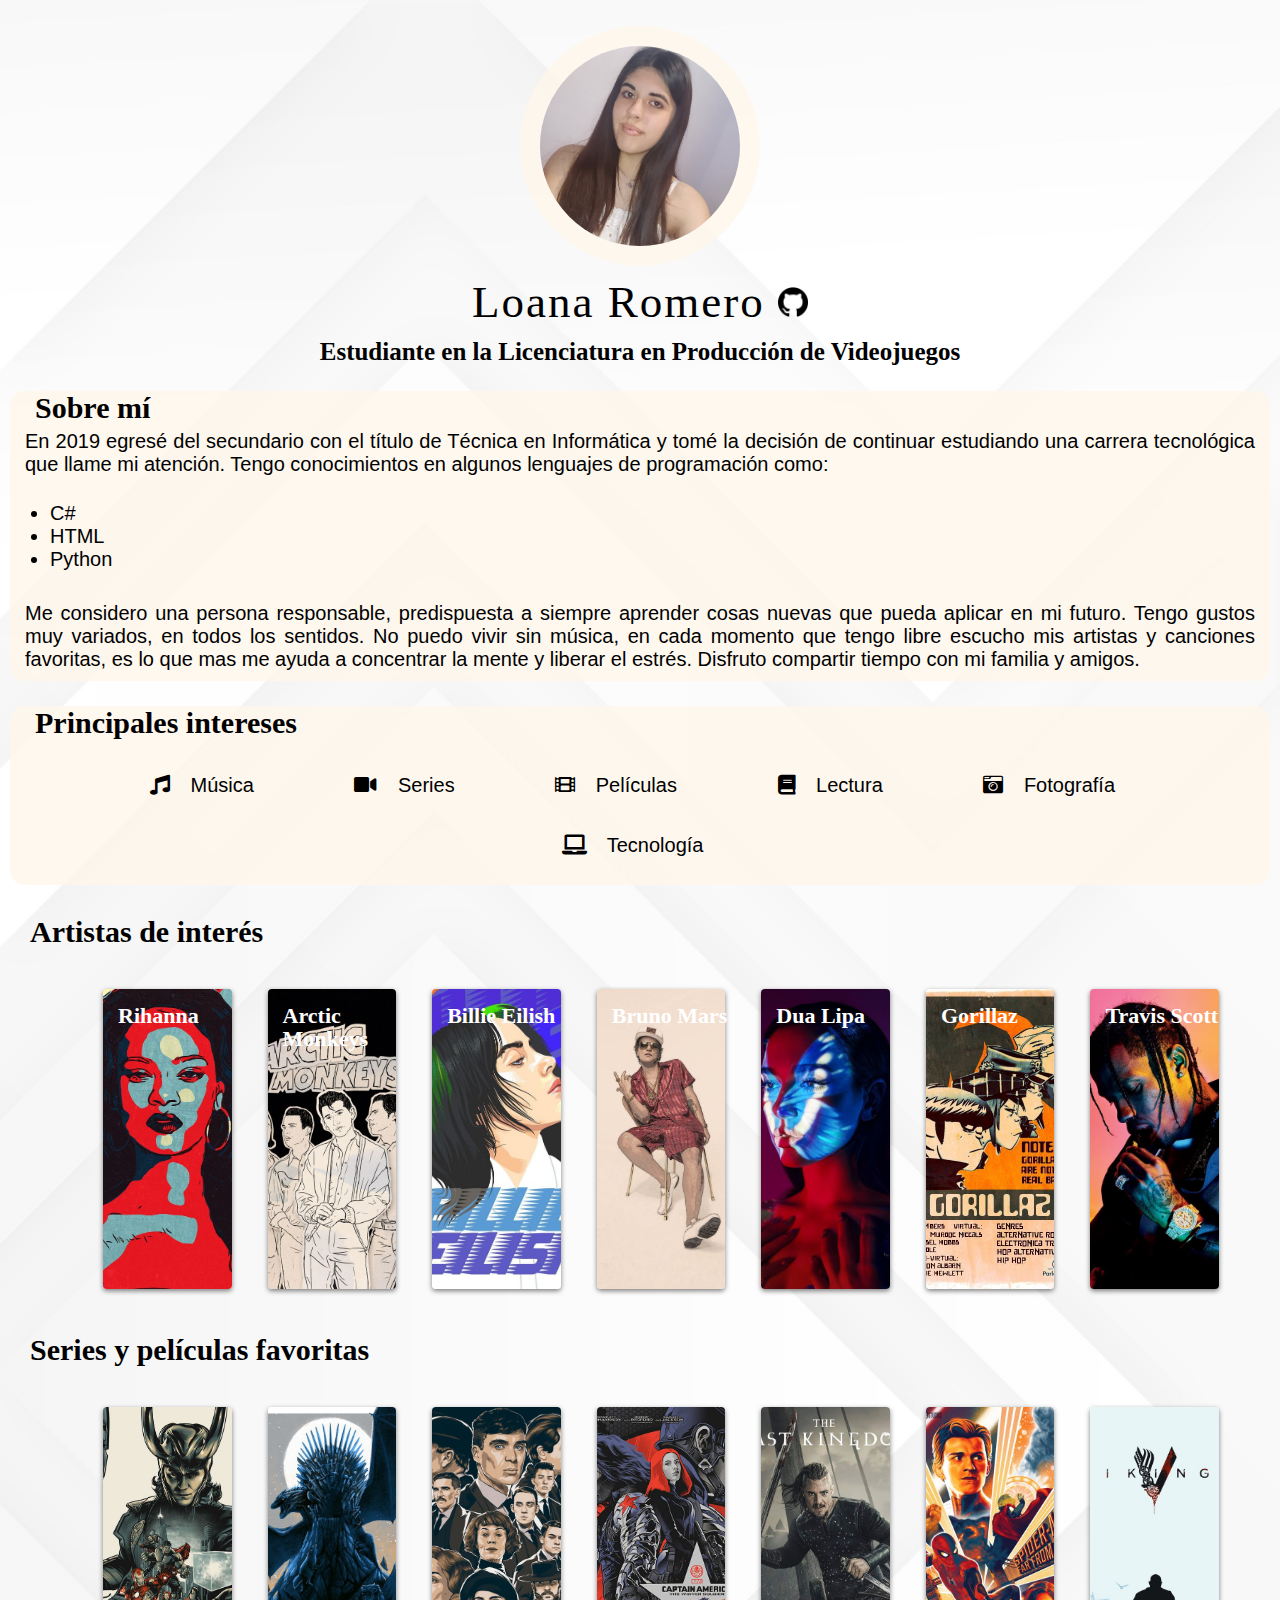
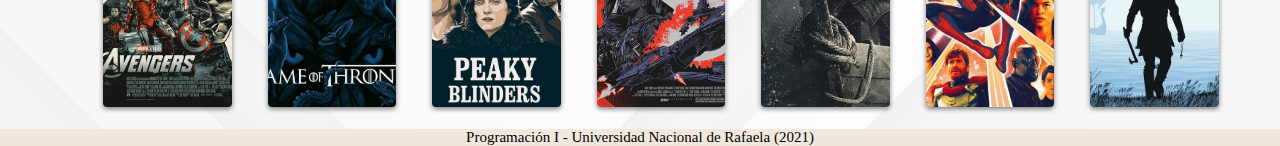
==== index.html @ c62c95d0 "Página" ====
<html>
  <head>  
    <title>LR Profile</title>
    <link rel="stylesheet" type="text/css" href="./assets/css/style.css">
    <link rel="stylesheet" href="assets/css/fontawesome-free-5.15.3-web/css/all.css"
  </head>
  
  <body>
    
    <div class= "prof-box">
    <img src=".\images\IMG_20201231_212014959.jpg" width="200" height="200" class="box-img"> 
    <h1>Loana Romero <a title="GitHubUser" href="https://github.com/loanaromero"> 
      <img src="images/25231.png" alt="GitHubUser" width="30" height="30" class= "logo"/>
      </a> </h1>
    <h2>Estudiante en la Licenciatura en Producción de Videojuegos</h2>
    </div>
    
    <section class="p-box">
      <h3>Sobre mí</h3>
        <p>
        En 2019 egresé del secundario con el título de Técnica en Informática y tomé la decisión de continuar estudiando una carrera tecnológica que llame mi atención. Tengo conocimientos en algunos lenguajes de programación como:
        <ul>
            <li>C#</li>
            <li>HTML</li>
            <li>Python</li>
        </ul>
        </p>
        <p>
        Me considero una persona responsable, predispuesta a siempre aprender cosas nuevas que pueda aplicar en mi futuro. Tengo gustos muy variados, en todos los sentidos. No puedo vivir sin música, en cada momento que tengo libre escucho mis artistas y canciones favoritas, es lo que mas me ayuda a concentrar la mente y liberar el estrés. 
        Disfruto compartir tiempo con mi familia y amigos.        
        </p>
    </section>

    <section class="g-box">
      <h3>Principales intereses</h3>
      <ul>
        <li> <i class="fas fa-music"></i> Música</li>
        <li> <i class="fas fa-video"></i> Series</li>
        <li> <i class="fas fa-film"></i> Películas</li>
        <li> <i class="fas fa-book"></i> Lectura</li>
        <li> <i class="fas fa-camera-retro"></i> Fotografía</li>
        <li> <i class="fas fa-laptop"></i> Tecnología</li>
      </ul>
    </section>

    <section class="a-box">
      <h3>Artistas de interés</h3>
    </section>

    <div class="ListaA">
      <div class="slick-list" id="slick-list">

          <div class="slick-track" id="track">
              <div class="slick">
                  <div>
                      <a href="https://youtu.be/p9Ygppti7YI">
                          <h4>Rihanna</h4>
                          <picture>
                              <img src="./images/rihanna.jpg" alt="Image">
                          </picture>
                      </a>
                  </div>
              </div>
              <div class="slick">
                  <div>
                      <a href="https://youtu.be/RvA3q0ZU-NQ">
                          <h4>Arctic Monkeys</h4>
                          <picture>
                              <img src="./images/arcticm.jpg" alt="Image">
                          </picture>
                      </a>
                  </div>
              </div>
              <div class="slick">
                  <div>
                      <a href="https://youtu.be/ZzNuwjErYlE">
                          <h4>Billie Eilish</h4>
                          <picture>
                              <img src="./images/billie.jpg" alt="Image">
                          </picture>
                      </a>
                  </div>
              </div>
              <div class="slick">
                  <div>
                      <a href="https://youtu.be/KkupLU5kdTc">
                          <h4>Bruno Mars</h4>
                          <picture>
                              <img src="./images/bruno.jpg" alt="Image">
                          </picture>
                      </a>
                  </div>
              </div>
              <div class="slick">
                  <div>
                      <a href="https://youtu.be/TUVcZfQe-Kw">
                          <h4>Dua Lipa</h4>
                          <picture>
                              <img src="./images/dualipa.jpg" alt="Image">
                          </picture>
                      </a>
                  </div>
              </div>
              <div class="slick">
                  <div>
                      <a href="https://youtu.be/cLnkQAeMbIM">
                          <h4>Gorillaz</h4>
                          <picture>
                              <img src="./images/Gorillaz.jpg" alt="Image">
                          </picture>
                      </a>
                  </div>
              </div>
              <div class="slick">
                <div>
                    <a href="https://youtu.be/Dst9gZkq1a8">
                        <h4>Travis Scott</h4>
                        <picture>
                            <img src="./images/travis.jpg" alt="Image">
                        </picture>
                    </a>
                </div>
              </div>
            </div>
          </div>
      </div>
  </div>
  
  <section class="s-box">
    <h3>Series y películas favoritas</h3>
  </section>
  <div class="ListaA">
    <div class="slick-list" id="slick-list">

        <div class="slick-track" id="track">
            <div class="slick">
                <div>
                    <a href="https://es.wikipedia.org/wiki/The_Avengers_(pel%C3%ADcula_de_2012)">
                        <picture>
                            <img src="./images/AAvengers.jpg" alt="Image">
                        </picture>
                    </a>
                </div>
            </div>
            <div class="slick">
                <div>
                    <a href="https://es.wikipedia.org/wiki/Game_of_Thrones">
                        <picture>
                            <img src="./images/AGOT.jpg" alt="Image">
                        </picture>
                    </a>
                </div>
            </div>
            <div class="slick">
                <div>
                    <a href="https://es.wikipedia.org/wiki/Peaky_Blinders">
                        <picture>
                            <img src="./images/APeakyB.jpg" alt="Image">
                        </picture>
                    </a>
                </div>
            </div>
            <div class="slick">
                <div>
                    <a href="https://es.wikipedia.org/wiki/Captain_America:_The_Winter_Soldier">
                        <picture>
                            <img src="./images/ACapws.jpg" alt="Image">
                        </picture>
                    </a>
                </div>
            </div>
            <div class="slick">
                <div>
                    <a href="https://es.wikipedia.org/wiki/The_Last_Kingdom">
                        <picture>
                            <img src="./images/ATLK.jpg" alt="Image">
                        </picture>
                    </a>
                </div>
            </div>
            <div class="slick">
                <div>
                    <a href="https://es.wikipedia.org/wiki/Spider-Man:_Lejos_de_casa">
                        <picture>
                            <img src="./images/ASpider.jpg" alt="Image">
                        </picture>
                    </a>
                </div>
            </div>
            <div class="slick">
              <div>
                  <a href="https://es.wikipedia.org/wiki/Vikings_(serie_de_televisi%C3%B3n)">
                      <picture>
                          <img src="./images/AVikings.jpg" alt="Image">
                      </picture>
                  </a>
              </div>
            </div>
          </div>
        </div>
    </div>
  </div>

  <footer  style="width:100%; margin-left: 0px;"  >


    <div class="copyright" style="background-color: rgba(255, 246, 234, 0.76)">
        <div class="container-fluid" style="background-color: rgba(255, 246, 234, 0.76); color: #000000;">
            Programación I - Universidad Nacional de Rafaela (2021)
        </div>
    </div>
  </footer>

  </body>
</html>
---- assets/css/style.css ----
body {
  background-image: url("/images/3433814.jpg");
  background-size: cover;
  background-color: rgb(245, 245, 245);
}


.box-img {
  border-radius: 50%; 
  border-style:solid; 
  border-color:rgba(255, 246, 234, 0.76);
  border-width: 20px;
  margin:10px auto;
  display:block;
  margin-top: 2%;
}

.prof-box h1 {
  text-align: center;
  font-size: 45px;
  letter-spacing: 2px;
  font-weight: 150;
  margin: 10px
}

.prof-box h2 {
  text-align: center;
  font-size: 25px;
  margin: 10px
}

.p-box h3 {
  font-size: 30px;
  margin: 25px;
  font-family:Cambria, Cochin, Georgia, Times, 'Times New Roman', serif;
}

.p-box {
  width:auto;
  background-color:rgba(255, 246, 234, 0.76);
  margin: 10px;
  text-align: justify;
  border-radius: 15px;
}

.p-box h3 {
  margin-bottom: 5px;
}

.p-box p {
  margin: 5px; 
  padding: 10px;
  padding-top: 0px;
  font-size: 20px;
  font-family:sans-serif;
}

.p-box ul li {
  margin-bottom: 0px;
  font-size: 20px;
  font-family:sans-serif;
}
.g-box {
  width:auto;
  background-color:rgba(255, 246, 234, 0.76);
  margin: 10px;
  text-align: center;
  font-size: 20px;
  font-family:sans-serif;
  border-radius: 15px;
}

.g-box h3 {
  text-align: left;
  font-size: 30px;
  margin: 25px;
  font-family:Cambria, Cochin, Georgia, Times, 'Times New Roman', serif;
}

.g-box ul {
  list-style: none;
  margin-left: 10px;
  }

.g-box ul li {
  display:inline-block;
  padding-right: 80px;
  padding-bottom: 20px;
}

.g-box ul li i {
  font-size: 20px;
  padding: 10px 15px;
}

.g-box li {
  text-align: center;
}

.a-box h3 {
  font-size: 30px;
  margin: 30px;
  font-family:Cambria, Cochin, Georgia, Times, 'Times New Roman', serif;
}

.s-box h3 {
  font-size: 30px;
  margin: 30px;
  font-family:Cambria, Cochin, Georgia, Times, 'Times New Roman', serif;
}

h4, h2,small,a{
  margin: 0;
  padding: 0;
}
a{
  text-decoration: none;
}
.ListaA{
  width: 100%;
  margin: 0px 60px;
}


/* images */

.slick-list{
  position:static;
  display:block;
  align-items: left;
  width: fit-content;
  height: 304px;
  padding: 10px 0px;
  margin: 25px;
  max-width: 90vw;
  overflow: hidden;
}
.slick-track{
  position: relative;
  top: 0;
  left: 0;
  display: flex;
  justify-content: left;
  transition: .5s ease-in-out;
}
.slick{
  position: relative;
  width: 275px;
  padding: 0 18px;
  float: left;
  box-sizing: border-box;
  display: flex;
  height: 100%;
}
.slick h4{
  position: absolute;
  z-index: 1;
  font-size: 22px;
  line-height: 23px;
  color: #fff;
  padding: 15px;
}
.slick h4 small{
  font-size: 15px;
  display: block;
}
.slick a img{
  object-fit: cover;
  height: 300px;
  width: 100%;
  border-radius: 4px;
  box-shadow: 0 2px 5px 0 rgba(0,0,0,.5);
  transition: .3s ease-in-out;
}
.slick a img:hover{
  opacity: .85;
}

html {
  min-height: 100%;
  position: relative;
}
body {
  margin: 0;
  margin-bottom: 10px;
} 
footer {
  background-color: black;
  position: absolute;
  bottom: 0;
  width: 100%;
  color: white;
  text-align: center;
  font-size: 15px;
  font-family:Cambria, Cochin, Georgia, Times, 'Times New Roman', serif;
}
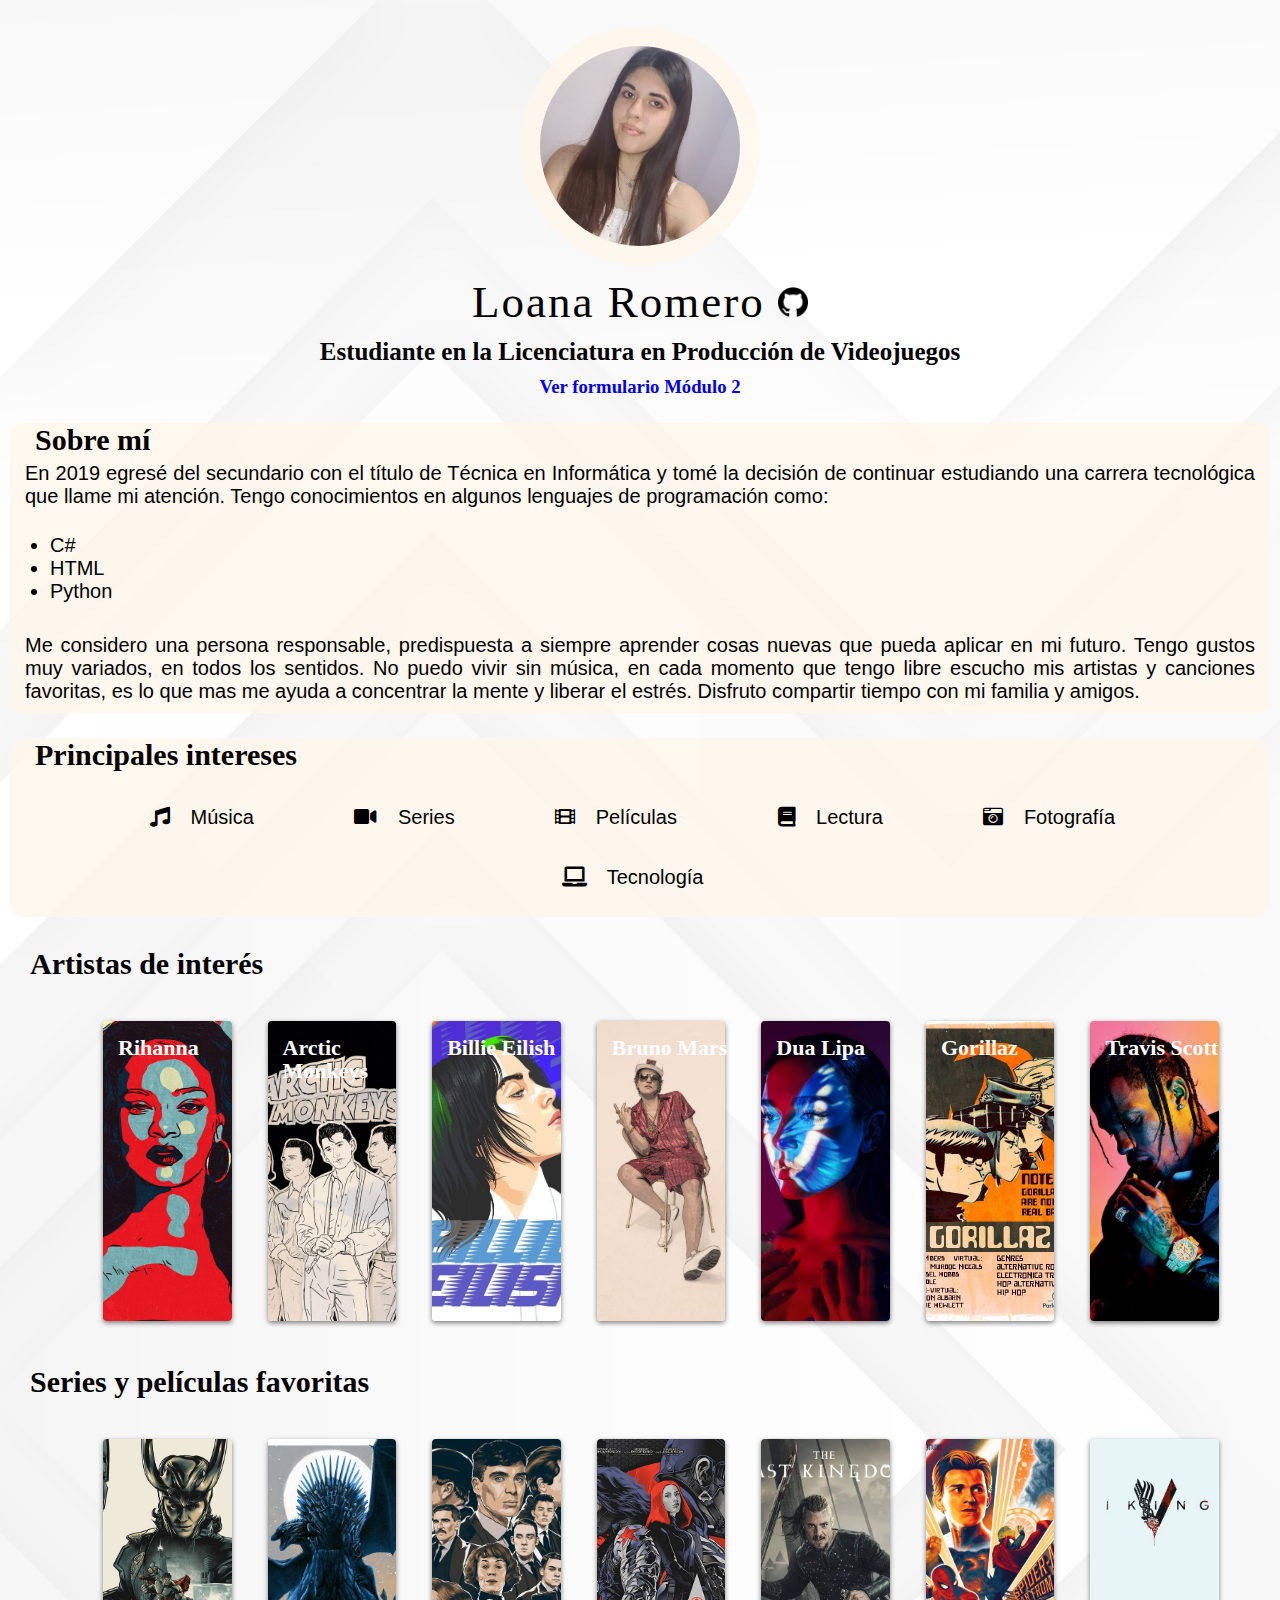
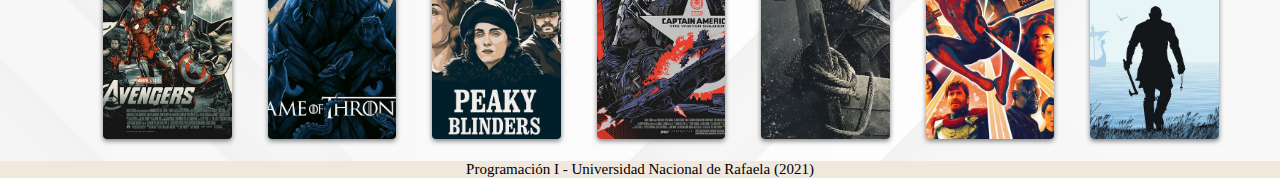
==== commit 4d0beb51: "Actualización nuevo modulo" ====
--- a/index.html
+++ b/index.html
@@ -11,8 +11,9 @@
     <img src=".\images\IMG_20201231_212014959.jpg" width="200" height="200" class="box-img"> 
     <h1>Loana Romero <a title="GitHubUser" href="https://github.com/loanaromero"> 
       <img src="images/25231.png" alt="GitHubUser" width="30" height="30" class= "logo"/>
-      </a> </h1>
+      </a> </h1> 
     <h2>Estudiante en la Licenciatura en Producción de Videojuegos</h2>
+    <h3> <a href="pages/modulo_2.html"> Ver formulario Módulo 2</a> </h3>
     </div>
     
     <section class="p-box">
--- a/assets/css/style.css
+++ b/assets/css/style.css
@@ -26,6 +26,11 @@
 .prof-box h2 {
   text-align: center;
   font-size: 25px;
+  margin: 10px
+}
+
+.prof-box h3 {
+  text-align: center;
   margin: 10px
 }
 
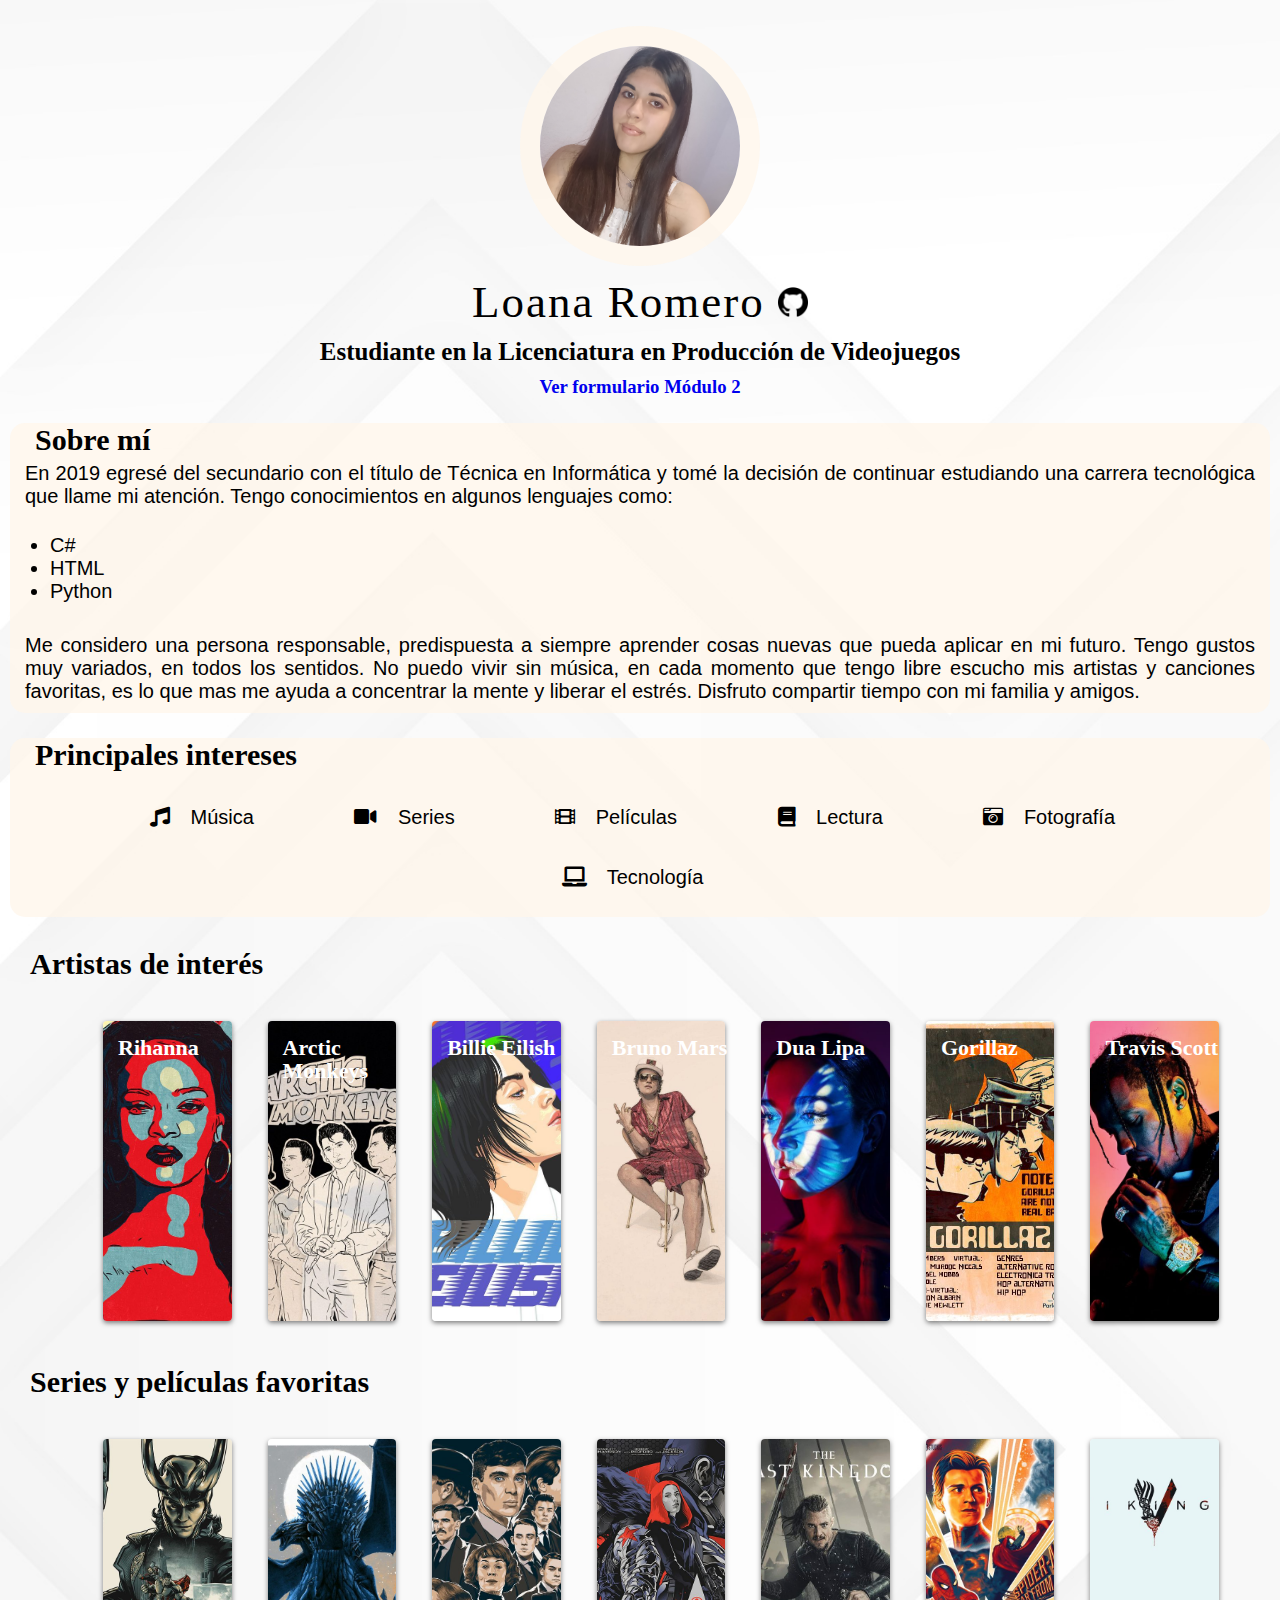
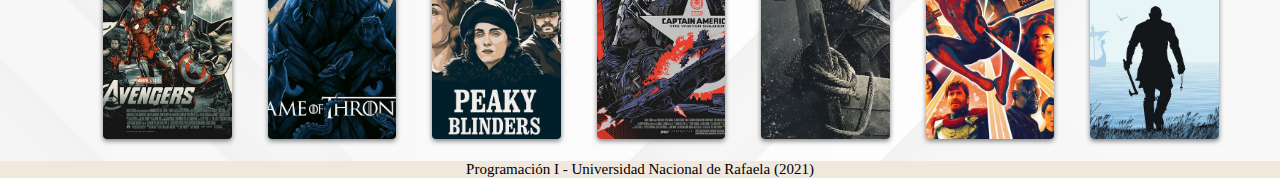
==== commit 4a527c78: "Prueba actualizacion" ====
--- a/index.html
+++ b/index.html
@@ -1,9 +1,9 @@
 <html>
-  <head>  
-    <title>LR Profile</title>
-    <link rel="stylesheet" type="text/css" href="./assets/css/style.css">
-    <link rel="stylesheet" href="assets/css/fontawesome-free-5.15.3-web/css/all.css"
-  </head>
+    <head>  
+        <title>LR Profile</title>
+        <link rel="stylesheet" type="text/css" href="./assets/css/style.css">
+        <link rel="stylesheet" href="assets/css/fontawesome-free-5.15.3-web/css/all.css"
+    </head>
   
   <body>
     
@@ -19,7 +19,7 @@
     <section class="p-box">
       <h3>Sobre mí</h3>
         <p>
-        En 2019 egresé del secundario con el título de Técnica en Informática y tomé la decisión de continuar estudiando una carrera tecnológica que llame mi atención. Tengo conocimientos en algunos lenguajes de programación como:
+        En 2019 egresé del secundario con el título de Técnica en Informática y tomé la decisión de continuar estudiando una carrera tecnológica que llame mi atención. Tengo conocimientos en algunos lenguajes como:
         <ul>
             <li>C#</li>
             <li>HTML</li>
@@ -203,13 +203,11 @@
   </div>
 
   <footer  style="width:100%; margin-left: 0px;"  >
-
-
-    <div class="copyright" style="background-color: rgba(255, 246, 234, 0.76)">
-        <div class="container-fluid" style="background-color: rgba(255, 246, 234, 0.76); color: #000000;">
-            Programación I - Universidad Nacional de Rafaela (2021)
+        <div class="copyright" style="background-color: rgba(255, 246, 234, 0.76)">
+            <div class="container-fluid" style="background-color: rgba(255, 246, 234, 0.76); color: #000000;">
+             Programación I - Universidad Nacional de Rafaela (2021)
+            </div>
         </div>
-    </div>
   </footer>
 
   </body>
